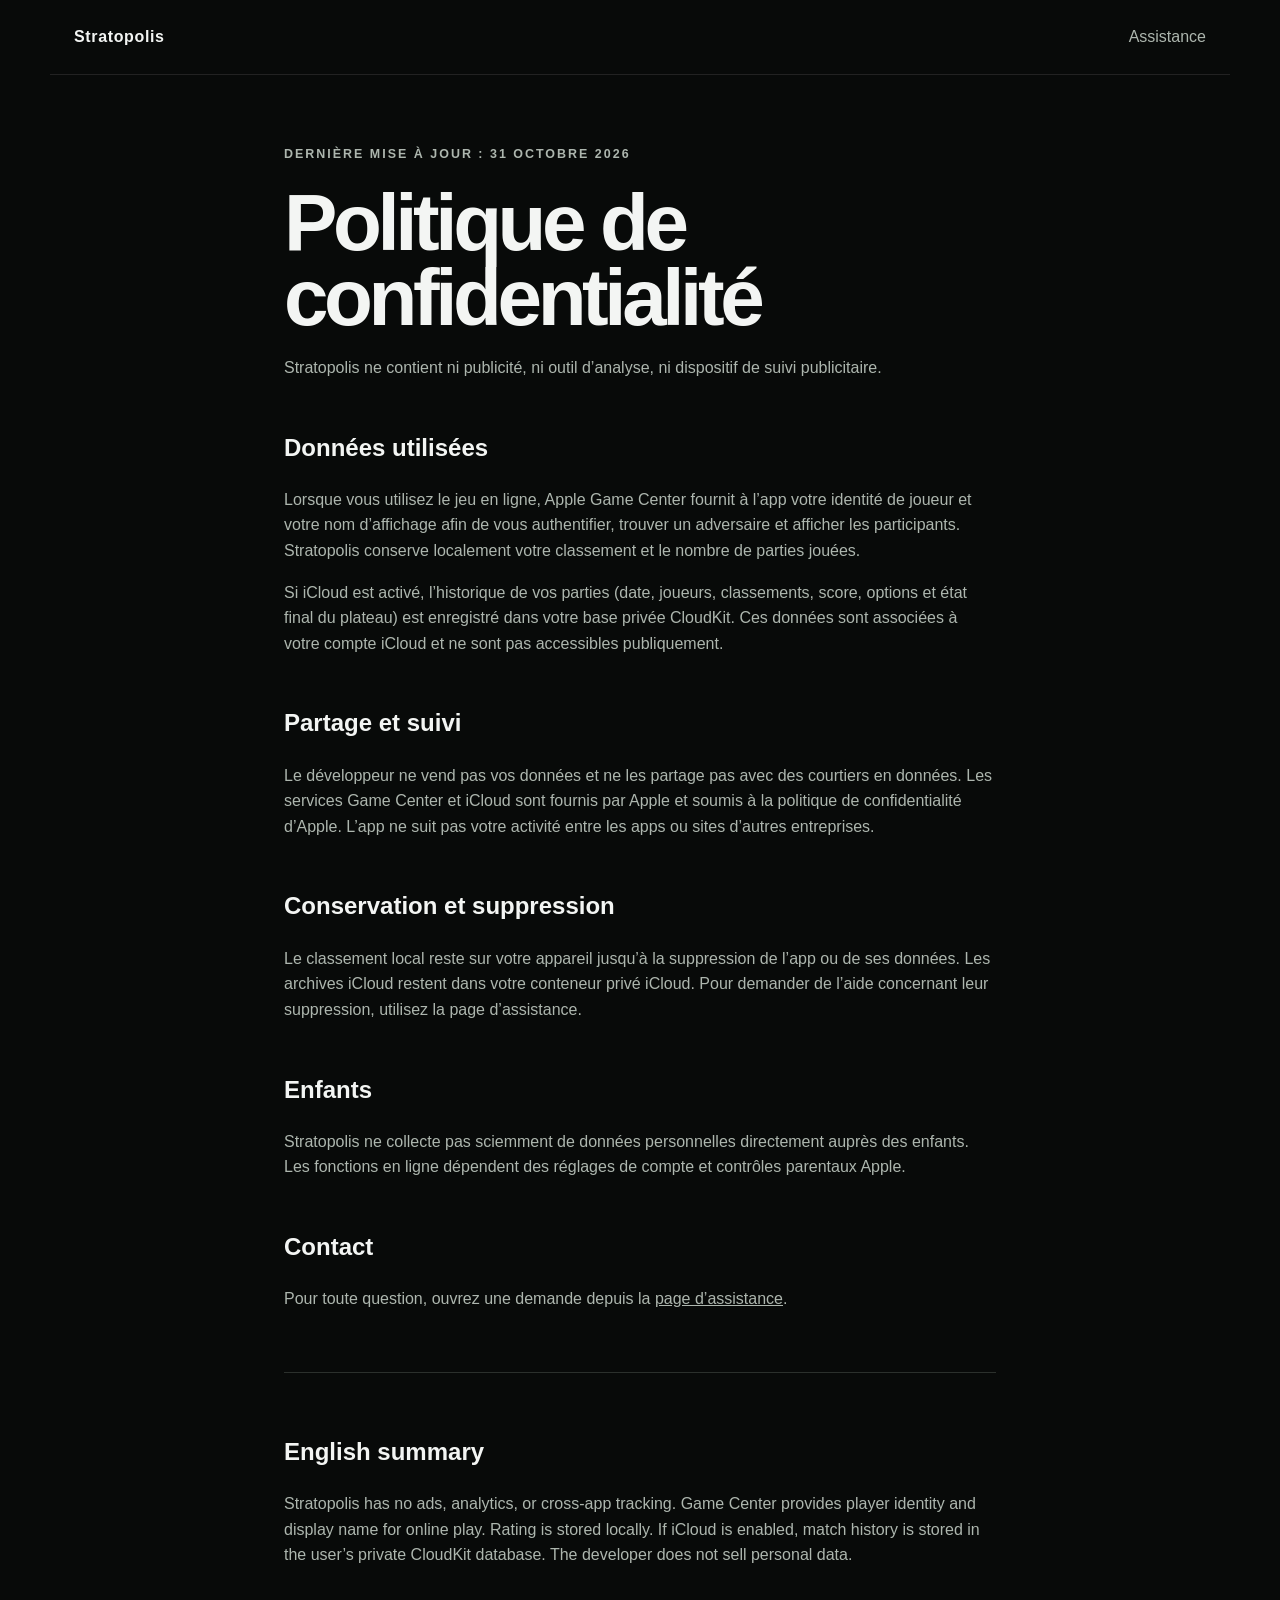
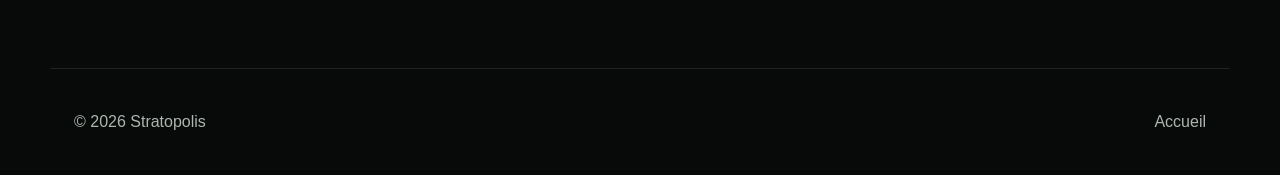
==== docs/privacy.html @ ce8992b8 "Prepare App Store submission and GitHub Pages site" ====
<!doctype html>
<html lang="fr"><head><meta charset="utf-8"><meta name="viewport" content="width=device-width, initial-scale=1"><title>Confidentialité — Stratopolis</title><link rel="stylesheet" href="styles.css"></head>
<body class="legal"><nav><a class="brand" href="index.html">Stratopolis</a><a href="support.html">Assistance</a></nav><main>
<p class="eyebrow">Dernière mise à jour : 31 octobre 2026</p><h1>Politique de confidentialité</h1>
<p>Stratopolis ne contient ni publicité, ni outil d’analyse, ni dispositif de suivi publicitaire.</p>
<h2>Données utilisées</h2><p>Lorsque vous utilisez le jeu en ligne, Apple Game Center fournit à l’app votre identité de joueur et votre nom d’affichage afin de vous authentifier, trouver un adversaire et afficher les participants. Stratopolis conserve localement votre classement et le nombre de parties jouées.</p>
<p>Si iCloud est activé, l’historique de vos parties (date, joueurs, classements, score, options et état final du plateau) est enregistré dans votre base privée CloudKit. Ces données sont associées à votre compte iCloud et ne sont pas accessibles publiquement.</p>
<h2>Partage et suivi</h2><p>Le développeur ne vend pas vos données et ne les partage pas avec des courtiers en données. Les services Game Center et iCloud sont fournis par Apple et soumis à la politique de confidentialité d’Apple. L’app ne suit pas votre activité entre les apps ou sites d’autres entreprises.</p>
<h2>Conservation et suppression</h2><p>Le classement local reste sur votre appareil jusqu’à la suppression de l’app ou de ses données. Les archives iCloud restent dans votre conteneur privé iCloud. Pour demander de l’aide concernant leur suppression, utilisez la page d’assistance.</p>
<h2>Enfants</h2><p>Stratopolis ne collecte pas sciemment de données personnelles directement auprès des enfants. Les fonctions en ligne dépendent des réglages de compte et contrôles parentaux Apple.</p>
<h2>Contact</h2><p>Pour toute question, ouvrez une demande depuis la <a href="support.html">page d’assistance</a>.</p>
<hr><h2>English summary</h2><p>Stratopolis has no ads, analytics, or cross-app tracking. Game Center provides player identity and display name for online play. Rating is stored locally. If iCloud is enabled, match history is stored in the user’s private CloudKit database. The developer does not sell personal data.</p>
</main><footer><p>© 2026 Stratopolis</p><a href="index.html">Accueil</a></footer></body></html>
---- docs/styles.css ----
:root { color-scheme: dark; --bg:#080a09; --panel:#111512; --text:#f3f5f3; --muted:#adb6ae; --green:#74f000; --red:#ff3038; }
* { box-sizing:border-box; }
html { scroll-behavior:smooth; }
body { margin:0; background:var(--bg); color:var(--text); font:16px/1.6 -apple-system,BlinkMacSystemFont,"Segoe UI",sans-serif; }
a { color:inherit; }
nav, footer { max-width:1180px; margin:auto; padding:24px; display:flex; justify-content:space-between; align-items:center; }
nav div, footer div { display:flex; gap:24px; }
nav a, footer a { text-decoration:none; color:var(--muted); }
.brand { color:var(--text); font-weight:800; letter-spacing:.04em; }
.hero { min-height:88vh; background:radial-gradient(circle at 22% 45%,#18410f 0,transparent 35%),radial-gradient(circle at 80% 25%,#3d1114 0,transparent 30%),var(--bg); }
.hero-content { max-width:1100px; margin:6vh auto 0; padding:40px 24px 80px; display:grid; grid-template-columns:minmax(260px,430px) 1fr; gap:80px; align-items:center; }
.app-icon { width:100%; border-radius:24%; box-shadow:0 30px 90px #000; }
.eyebrow { color:var(--green); text-transform:uppercase; letter-spacing:.16em; font-weight:800; font-size:.78rem; }
h1 { font-size:clamp(3rem,7vw,6rem); line-height:.94; letter-spacing:-.055em; margin:.25em 0; }
.lead { color:var(--muted); font-size:1.25rem; max-width:620px; }
.store-badge,.button { display:inline-block; margin-top:18px; padding:12px 18px; border:1px solid #384038; border-radius:12px; text-decoration:none; font-weight:700; }
.features { max-width:1180px; margin:auto; padding:100px 24px; display:grid; grid-template-columns:repeat(3,1fr); gap:24px; }
.features article { background:var(--panel); padding:34px; border-radius:22px; border:1px solid #202720; }
.features span { color:var(--red); font-weight:800; }
.features h2,.rules h2 { font-size:2rem; margin:.5em 0; }
.features p,.rules>p,.legal p { color:var(--muted); }
.rules { max-width:1180px; margin:0 auto 100px; padding:70px; border-radius:28px; background:linear-gradient(135deg,#152b12,#251214); display:grid; grid-template-columns:1fr 1fr; gap:60px; align-items:center; }
.legal nav { border-bottom:1px solid #222; }
.legal main { max-width:760px; margin:70px auto 100px; padding:0 24px; }
.legal h1 { font-size:clamp(2.8rem,7vw,5rem); }
.legal h2 { margin-top:2em; }
.legal hr { border:0; border-top:1px solid #2b302c; margin:60px 0; }
footer { border-top:1px solid #202420; color:var(--muted); }
@media (max-width:760px) { nav div { gap:12px; } .hero-content,.features,.rules { grid-template-columns:1fr; } .hero-content { gap:40px; } .app-icon { max-width:280px; } .rules { margin:0 16px 70px; padding:36px; gap:12px; } footer { align-items:flex-start; gap:20px; } footer div { flex-direction:column; gap:4px; } }
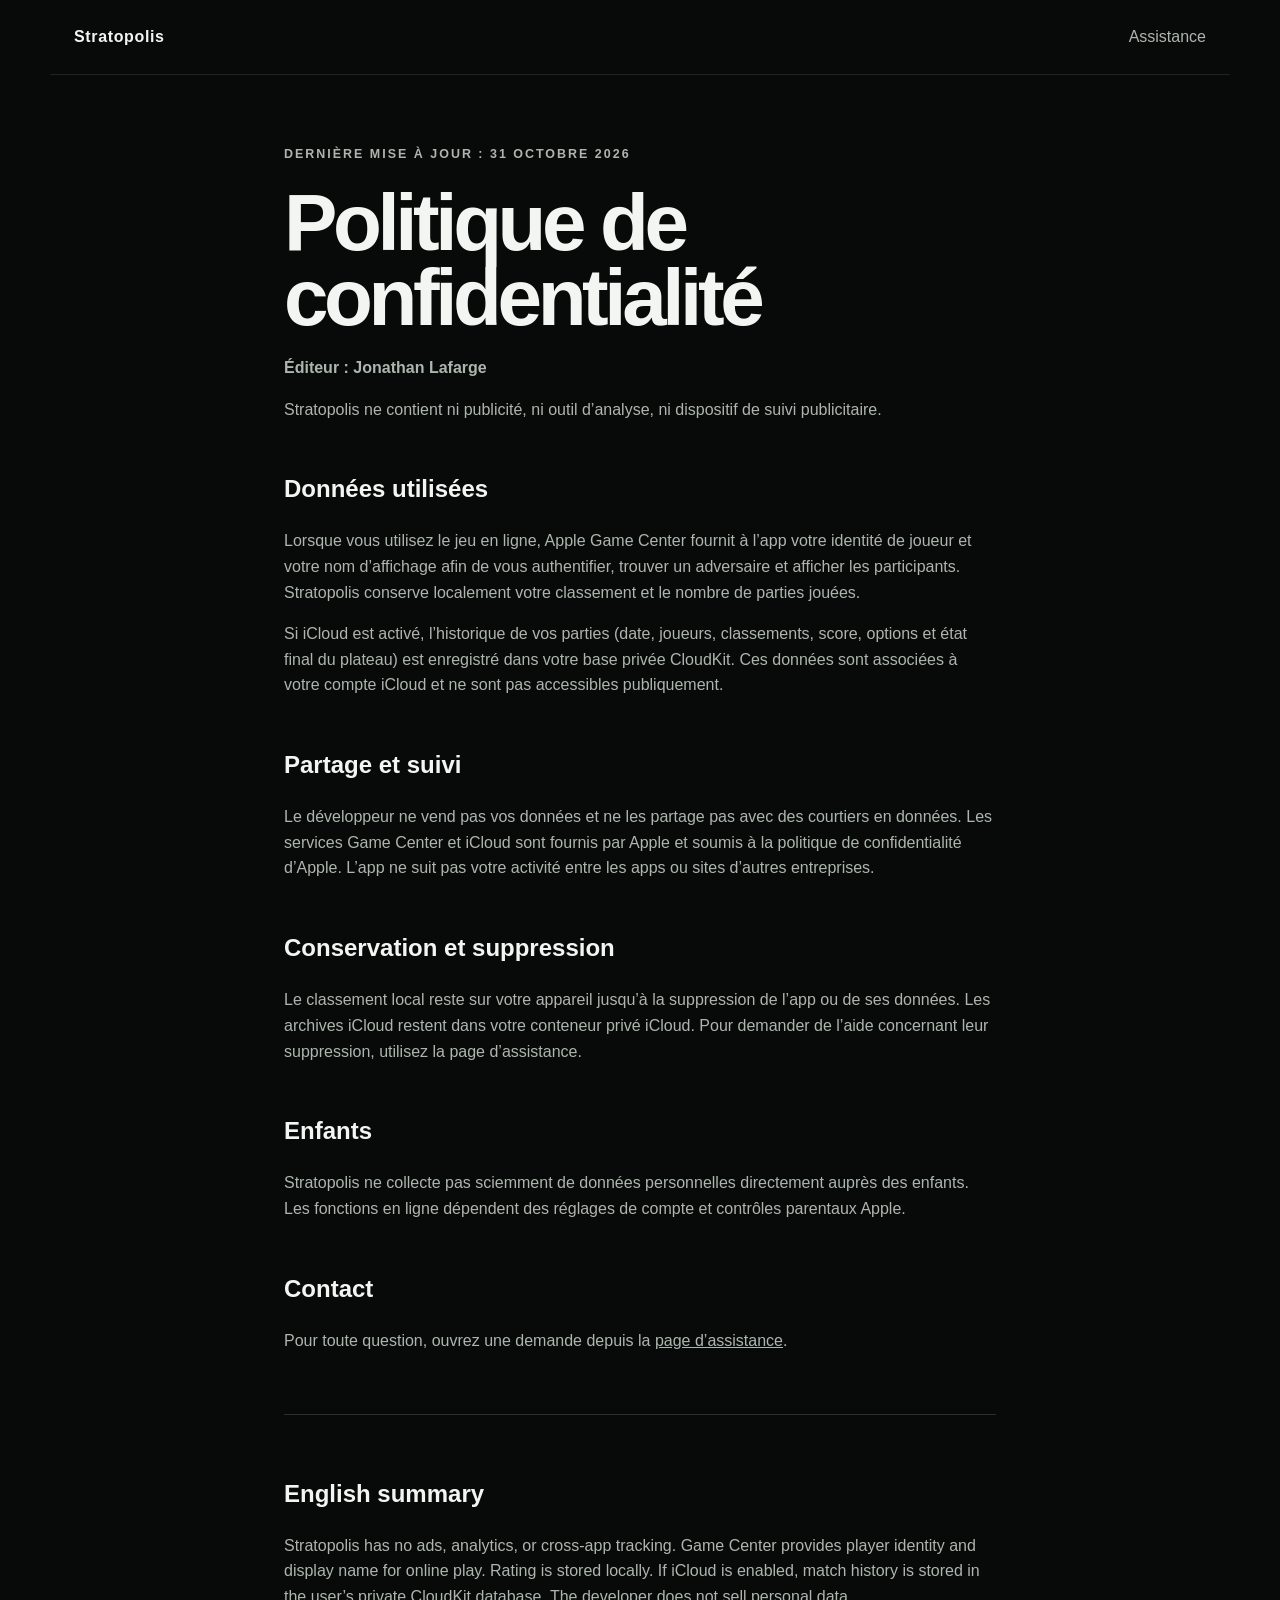
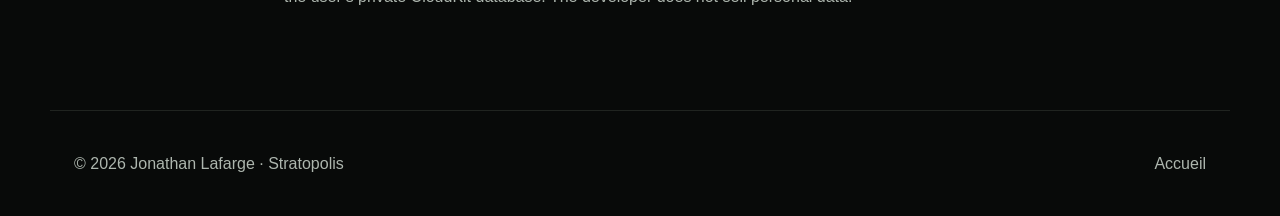
==== commit 407cfd87: "Align publisher attribution with SonnerieProf" ====
--- a/docs/privacy.html
+++ b/docs/privacy.html
@@ -2,6 +2,7 @@
 <html lang="fr"><head><meta charset="utf-8"><meta name="viewport" content="width=device-width, initial-scale=1"><title>Confidentialité — Stratopolis</title><link rel="stylesheet" href="styles.css"></head>
 <body class="legal"><nav><a class="brand" href="index.html">Stratopolis</a><a href="support.html">Assistance</a></nav><main>
 <p class="eyebrow">Dernière mise à jour : 31 octobre 2026</p><h1>Politique de confidentialité</h1>
+<p><strong>Éditeur : Jonathan Lafarge</strong></p>
 <p>Stratopolis ne contient ni publicité, ni outil d’analyse, ni dispositif de suivi publicitaire.</p>
 <h2>Données utilisées</h2><p>Lorsque vous utilisez le jeu en ligne, Apple Game Center fournit à l’app votre identité de joueur et votre nom d’affichage afin de vous authentifier, trouver un adversaire et afficher les participants. Stratopolis conserve localement votre classement et le nombre de parties jouées.</p>
 <p>Si iCloud est activé, l’historique de vos parties (date, joueurs, classements, score, options et état final du plateau) est enregistré dans votre base privée CloudKit. Ces données sont associées à votre compte iCloud et ne sont pas accessibles publiquement.</p>
@@ -10,4 +11,4 @@
 <h2>Enfants</h2><p>Stratopolis ne collecte pas sciemment de données personnelles directement auprès des enfants. Les fonctions en ligne dépendent des réglages de compte et contrôles parentaux Apple.</p>
 <h2>Contact</h2><p>Pour toute question, ouvrez une demande depuis la <a href="support.html">page d’assistance</a>.</p>
 <hr><h2>English summary</h2><p>Stratopolis has no ads, analytics, or cross-app tracking. Game Center provides player identity and display name for online play. Rating is stored locally. If iCloud is enabled, match history is stored in the user’s private CloudKit database. The developer does not sell personal data.</p>
-</main><footer><p>© 2026 Stratopolis</p><a href="index.html">Accueil</a></footer></body></html>
+</main><footer><p>© 2026 Jonathan Lafarge · Stratopolis</p><a href="index.html">Accueil</a></footer></body></html>
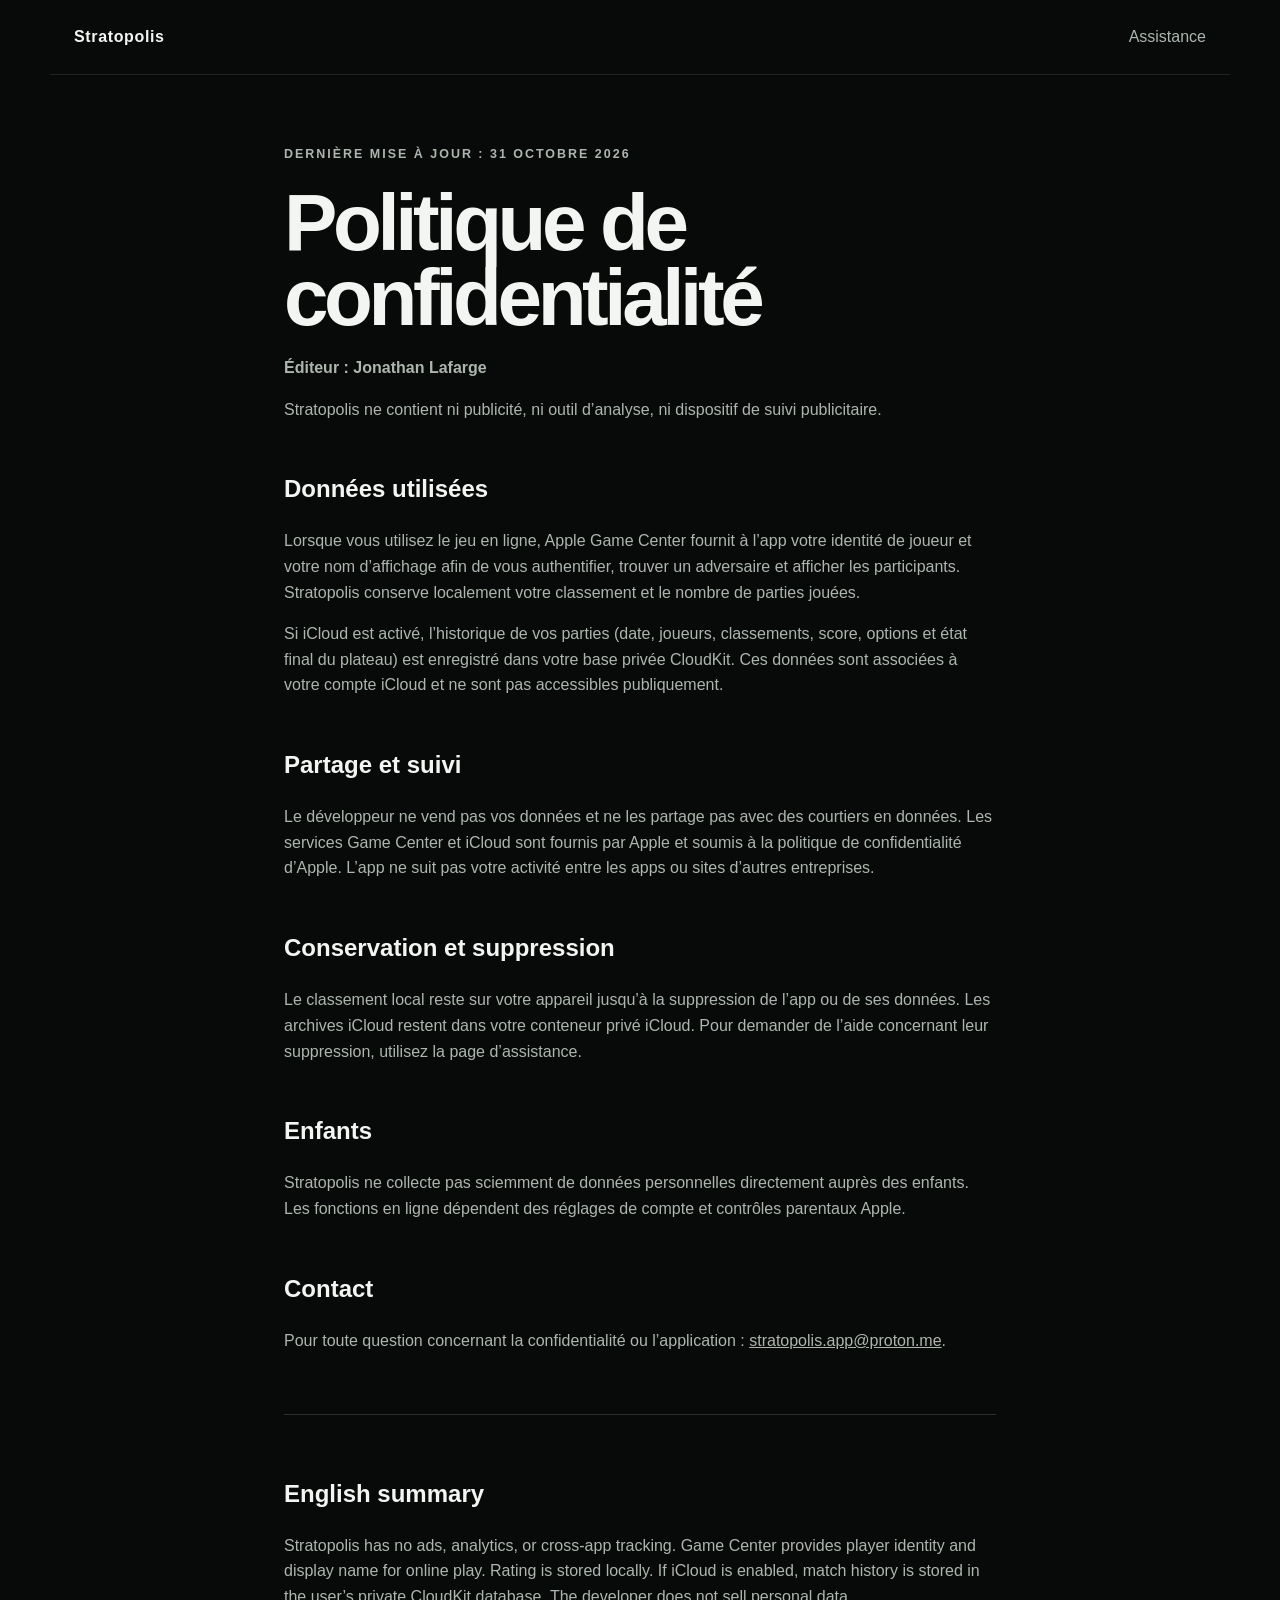
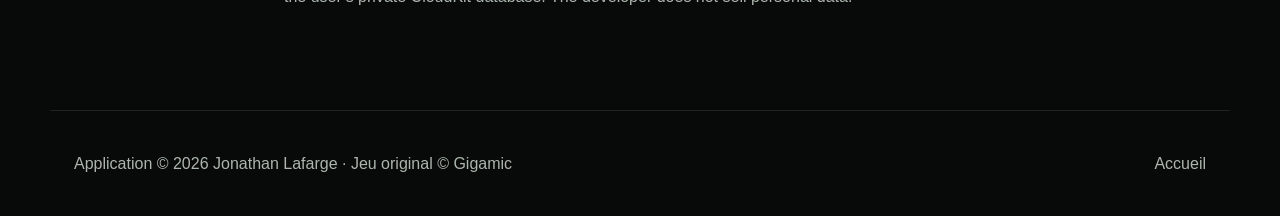
==== commit 3ad60249: "Add official game credits and support contact" ====
--- a/docs/privacy.html
+++ b/docs/privacy.html
@@ -9,6 +9,6 @@
 <h2>Partage et suivi</h2><p>Le développeur ne vend pas vos données et ne les partage pas avec des courtiers en données. Les services Game Center et iCloud sont fournis par Apple et soumis à la politique de confidentialité d’Apple. L’app ne suit pas votre activité entre les apps ou sites d’autres entreprises.</p>
 <h2>Conservation et suppression</h2><p>Le classement local reste sur votre appareil jusqu’à la suppression de l’app ou de ses données. Les archives iCloud restent dans votre conteneur privé iCloud. Pour demander de l’aide concernant leur suppression, utilisez la page d’assistance.</p>
 <h2>Enfants</h2><p>Stratopolis ne collecte pas sciemment de données personnelles directement auprès des enfants. Les fonctions en ligne dépendent des réglages de compte et contrôles parentaux Apple.</p>
-<h2>Contact</h2><p>Pour toute question, ouvrez une demande depuis la <a href="support.html">page d’assistance</a>.</p>
+<h2>Contact</h2><p>Pour toute question concernant la confidentialité ou l’application : <a href="mailto:stratopolis.app@proton.me">stratopolis.app@proton.me</a>.</p>
 <hr><h2>English summary</h2><p>Stratopolis has no ads, analytics, or cross-app tracking. Game Center provides player identity and display name for online play. Rating is stored locally. If iCloud is enabled, match history is stored in the user’s private CloudKit database. The developer does not sell personal data.</p>
-</main><footer><p>© 2026 Jonathan Lafarge · Stratopolis</p><a href="index.html">Accueil</a></footer></body></html>
+</main><footer><p>Application © 2026 Jonathan Lafarge · Jeu original © Gigamic</p><a href="index.html">Accueil</a></footer></body></html>
--- a/docs/styles.css
+++ b/docs/styles.css
@@ -20,6 +20,7 @@
 .features h2,.rules h2 { font-size:2rem; margin:.5em 0; }
 .features p,.rules>p,.legal p { color:var(--muted); }
 .rules { max-width:1180px; margin:0 auto 100px; padding:70px; border-radius:28px; background:linear-gradient(135deg,#152b12,#251214); display:grid; grid-template-columns:1fr 1fr; gap:60px; align-items:center; }
+.credits { max-width:1180px; margin:0 auto 70px; padding:0 24px; color:var(--muted); font-size:.9rem; }
 .legal nav { border-bottom:1px solid #222; }
 .legal main { max-width:760px; margin:70px auto 100px; padding:0 24px; }
 .legal h1 { font-size:clamp(2.8rem,7vw,5rem); }
